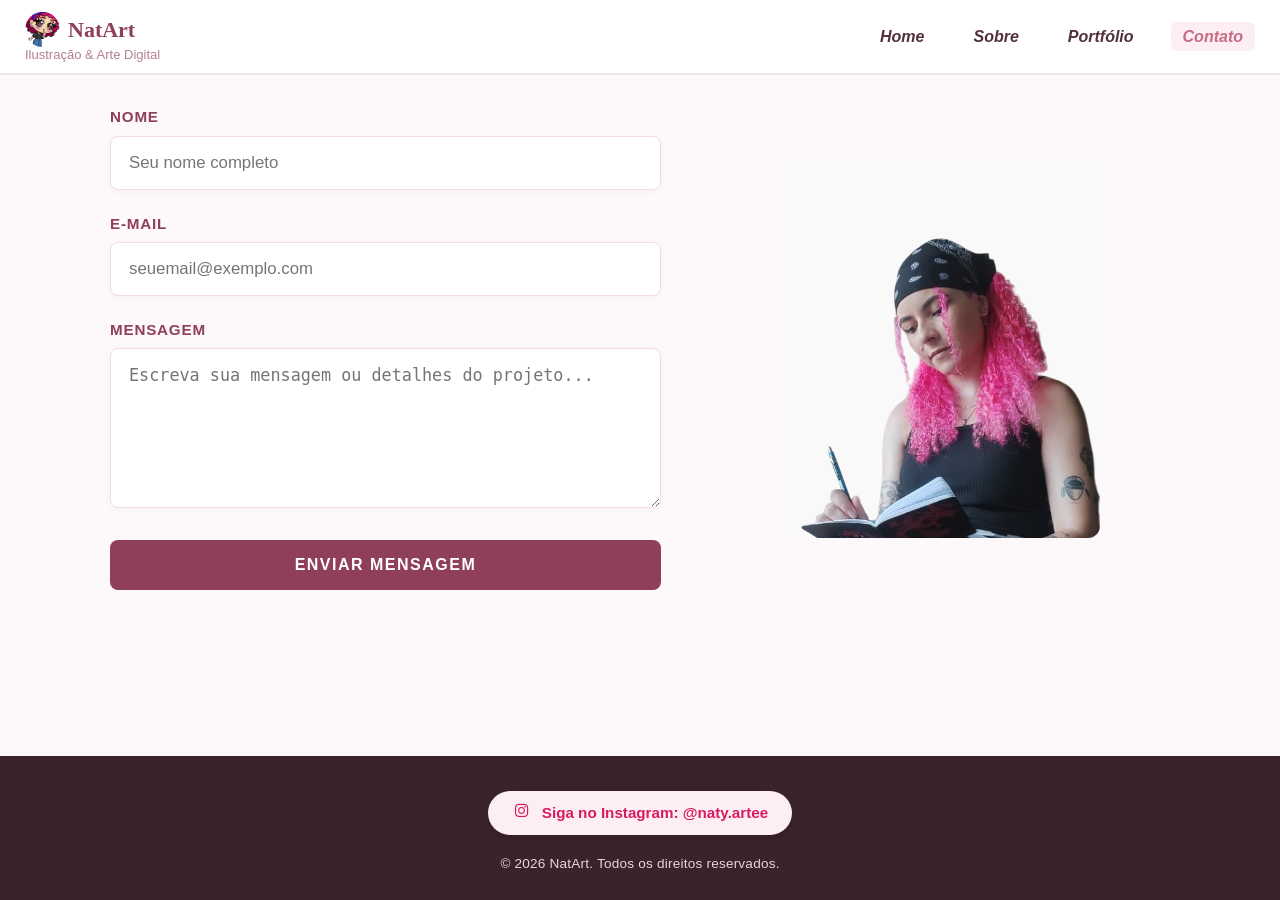
==== contato.html @ 3c42e726 "enviando arquivos" ====
<!DOCTYPE html>
<html lang="pt-BR">
<head>
    <meta charset="UTF-8">
    <meta name="viewport" content="width=device-width, initial-scale=1.0">
    <title>Contato | NatArt</title>

    <!-- Biblioteca de Ícones (Font Awesome CDN) -->
    <link rel="stylesheet" href="https://cdnjs.cloudflare.com/ajax/libs/font-awesome/6.5.1/css/all.min.css" integrity="sha512-DTOQO9RWCH3ppGqcWaEA1BIZOC6xxalwEsw9c2QQeAIftl+Vegovlnee1c9QX4TctnWMn13TZye+giMm8e2LwA==" crossorigin="anonymous" referrerpolicy="no-referrer" />

    <!-- Link para a folha de estilos na pasta css/ -->
    <link rel="stylesheet" href="css/style.css">
	<link rel="icon" href="png/logo.png" type="image/png">
</head>
<body>

    <!-- CABEÇALHO & NAVEGAÇÃO -->
    <header class="header-principal">
        <div class="logo-container">
            <a href="index.html" class="logo">
                <img src="png/logo.png" alt="Logo NatArt" class="logo-img">
                <span>NatArt</span>
            </a>
            <span class="logo-subtitle">Ilustração & Arte Digital</span>
        </div>

        <nav class="menu-navegacao">
            <ul>
                <li><a href="index.html">Home</a></li>
                <li><a href="sobre.html">Sobre</a></li>
                <li><a href="portifolio.html">Portfólio</a></li>
                <li><a href="contato.html" class="active">Contato</a></li>
            </ul>
        </nav>
    </header>

    <!-- CONTEÚDO PRINCIPAL (CONTATO) -->
    <main>
        <section class="contato-container">
            <form class="form-contato" action="#" method="POST">
                <div class="campo">
                    <label for="nome">Nome</label>
                    <input type="text" id="nome" name="nome" placeholder="Seu nome completo" required>
                </div>

                <div class="campo">
                    <label for="email">E-mail</label>
                    <input type="email" id="email" name="email" placeholder="seuemail@exemplo.com" required>
                </div>

                <div class="campo">
                    <label for="mensagem">Mensagem</label>
                    <textarea id="mensagem" name="mensagem" placeholder="Escreva sua mensagem ou detalhes do projeto..." required></textarea>
                </div>

                <button type="submit" class="btn-enviar">Enviar Mensagem</button>
            </form>

            <div class="contato-info">
                <img src="png/arte.png" alt="Ilustração de apoio contato">
            </div>
        </section>
    </main>

    <!-- RODAPÉ & INSTAGRAM -->
    <footer class="footer-principal">
        <a href="https://www.instagram.com/naty.artee" target="_blank" rel="noopener noreferrer" class="btn-instagram">
            <i class="fa-brands fa-instagram"></i>
            Siga no Instagram: @naty.artee
        </a>
        <p>&copy; 2026 NatArt. Todos os direitos reservados.</p>
    </footer>
</body>
</html>
---- css/style.css ----
/* ==========================================
   1. RESET & PALETA IDENTIDADE NATART
   ========================================== */

html {
    font-size: 16px;
    overflow-y: scroll;
}

/* Corrigido o seletor universal de '-' para '*' */
* {
    margin: 0;
    padding: 0;
    box-sizing: border-box;
}

body {
    font-family: Arial, sans-serif;
    color: #2b2226;
    background-color: #fdf8f9; /* Fundo off-white levemente rosado */
    line-height: 1.6;
    display: flex;
    flex-direction: column;
    min-height: 100vh;
}

img,
picture,
video {
    max-width: 100%;
    height: auto;
    display: block;
}


/* ==========================================
   2. HOMEPAGE - HERO & DESTAQUES
   ========================================== */

/* Apresentação Principal (Hero Section) */
.hero-principal {
    display: flex;
    align-items: center;
    justify-content: space-between;
    padding: 60px 20px;
    max-width: 1100px;
    margin: 0 auto;
    gap: 40px;
    width: 100%;
}

.hero-texto {
    flex: 1;
}

.hero-texto h1 {
    font-size: 2.5rem;
    color: #8f4058; /* Tom vinho/rosa da marca */
    margin-bottom: 15px;
}

.hero-texto p {
    font-size: 1.2rem;
    margin-bottom: 25px;
    color: #55444c;
}

/* Retrato Principal da Nat */
.hero-imagem {
    flex: 1;
    display: flex;
    justify-content: center;
}

.hero-imagem .img-hero {
    max-width: 280px;
    width: 100%;
    height: 420px;
    object-fit: cover;
    object-position: top center;
    border-radius: 12px;
    box-shadow: 0 8px 20px rgba(143, 64, 88, 0.12);
    display: block;
    margin: 0 auto;
}

/* Botão de Ação na Homepage */
.btn-cta {
    display: inline-block;
    padding: 12px 28px;
    background-color: #8f4058;
    color: #ffffff;
    text-decoration: none;
    font-weight: bold;
    border-radius: 25px;
    transition: background 0.3s ease, transform 0.2s ease;
}

.btn-cta:hover {
    background-color: #703043;
    transform: translateY(-2px);
}

/* Área para as 3 fotos em destaque */
.destaques-secao {
    padding: 40px 20px;
    max-width: 1100px;
    margin: 0 auto;
    width: 100%;
    text-align: center;
}

.destaques-secao h2 {
    color: #8f4058;
    margin-bottom: 30px;
    font-size: 1.8rem;
    font-family: 'Times New Roman', serif;
}

.grid-container {
    display: grid;
    grid-template-columns: repeat(auto-fit, minmax(280px, 1fr));
    gap: 25px;
}

.grid-item img {
    width: 100%;
    height: 340px;
    object-fit: cover;
    border-radius: 12px;
    box-shadow: 0 4px 15px rgba(0, 0, 0, 0.08);
    transition: transform 0.3s ease;
}

.grid-item img:hover {
    transform: translateY(-5px);
}


/* ==========================================
   3. CABEÇALHO & LOGO
   ========================================== */

.header,
.header-principal {
    width: 100%;
    min-height: 65px;
    display: flex;
    justify-content: space-between;
    align-items: center;
    padding: 12px 25px;
    background-color: #ffffff;
    color: #2b2226;
    border-bottom: 2px solid #f2e3e7;
    position: sticky;
    top: 0;
    z-index: 1000;
}

.logo-container {
    display: flex;
    flex-direction: column;
    align-items: flex-start;
    flex-shrink: 0;
}

.logo-header,
.logo {
    display: flex;
    align-items: center;
    gap: 8px;
    text-decoration: none;
    font-family: 'Times New Roman', serif;
    font-size: 22px;
    font-weight: bold;
    color: #8f4058;
}

.logo-img {
    width: 35px;
    height: 35px;
    flex-shrink: 0;
    border-radius: 50%;
    object-fit: cover;
}

.logo-subtitle {
    display: block;
    margin-top: 1px;
    font-size: 13px;
    line-height: 1;
    color: #b58090;
    white-space: nowrap;
}


/* ==========================================
   4. MENU DE NAVEGAÇÃO
   ========================================== */

.nav-menu,
.menu-navegacao ul {
    display: flex;
    align-items: center;
    list-style: none;
    gap: 25px;
    margin: 0;
    padding: 0;
}

.nav-menu a,
.menu-navegacao a {
    font-size: 16px;
    font-weight: bold;
    color: #52313d;
    text-decoration: none;
    white-space: nowrap;
    transition: all 0.3s ease;
    font-style: italic;
    padding: 6px 12px;
    border-radius: 6px;
}

.nav-menu a:hover,
.nav-menu a.active,
.menu-navegacao a:hover,
.menu-navegacao a.active {
    color: #c86b85;
    background-color: #fceef2;
}


/* ==========================================
   5. SEÇÃO SOBRE (FOTO & TEXTO ANIMADO)
   ========================================== */

.sobre-container {
    display: flex;
    flex-direction: row;
    align-items: center;
    justify-content: center;
    gap: 40px;
    max-width: 900px;
    margin: 30px auto;
    padding: 0 20px;
}

.sobre-foto {
    flex: 0 0 280px;
    max-width: 280px;
    position: relative;
    z-index: 2;
}

.sobre-foto img {
    width: 100%;
    height: auto;
    border-radius: 12px;
    border: 1px solid #f2e3e7;
    box-shadow: 0 8px 20px rgba(143, 64, 88, 0.12);
    object-fit: cover;
}

.sobre-texto {
    flex: 1;
    display: flex;
    flex-direction: column;
    align-items: flex-start;
    text-align: left;
    position: relative;
    z-index: 1;
    animation: surgirDeTras 1.2s cubic-bezier(0.25, 1, 0.5, 1) forwards;
}

.sobre-texto h2 {
    font-size: 2rem;
    color: #8f4058;
    margin-bottom: 15px;
    font-family: 'Times New Roman', serif;
}

.sobre-texto p {
    font-size: 1.05rem;
    line-height: 1.7;
    color: #52313d;
}

@keyframes surgirDeTras {
    0% {
        opacity: 0;
        transform: translateX(-80px) scale(0.95);
    }
    100% {
        opacity: 1;
        transform: translateX(0) scale(1);
    }
}


/* ==========================================
   6. CARROSSEL PREMIUM
   ========================================== */

.galeria-section {
    width: 100%;
    max-width: 950px;
    margin: 10px auto 30px auto;
    padding: 0 15px;
    box-sizing: border-box;
    text-align: center;
}

.galeria-section h2 {
    font-size: 2.2rem;
    color: #8f4058;
    margin-bottom: 20px;
    font-family: 'Times New Roman', serif;
}

.carousel-container {
    position: relative;
    width: 100%;
    margin: 0 auto;
    overflow: hidden;
    border-radius: 16px;
    background: linear-gradient(145deg, #fbf2f4, #ffffff);
    box-shadow: 0 10px 30px rgba(143, 64, 88, 0.08);
    border: 1px solid #f2dbe1;
    transition: box-shadow 0.3s ease;
}

.carousel-container:hover {
    box-shadow: 0 15px 40px rgba(143, 64, 88, 0.15);
}

.carousel-track {
    display: flex;
    transition: transform 0.45s cubic-bezier(0.25, 1, 0.5, 1);
    width: 100%;
}

.carousel-slide {
    min-width: 100%;
    box-sizing: border-box;
    padding: 25px 20px 20px 20px;
    display: flex;
    flex-direction: column;
    align-items: center;
    justify-content: center;
}

.carousel-slide img {	
    max-width: 100%;
    max-height: 560px;
    object-fit: contain;
    border-radius: 10px;
    filter: drop-shadow(0 6px 14px rgba(143, 64, 88, 0.12));
}

.slide-caption {
    margin-top: 18px;
    padding: 10px 15px;
    text-align: center;
}

.slide-caption h3 {
    margin: 0 0 4px 0;
    font-family: 'Times New Roman', serif;
    font-size: 1.5rem;
    color: #52313d;
    font-weight: 700;
}

.slide-caption p {
    margin: 0;
    font-size: 0.95rem;
    color: #8f6875;
    font-style: italic;
}

.carousel-btn {
    position: absolute;
    top: 50%;
    transform: translateY(-50%);
    background: rgba(255, 255, 255, 0.85);
    color: #8f4058;
    border: 1px solid #f2dbe1;
    width: 46px;
    height: 46px;
    border-radius: 50%;
    cursor: pointer;
    font-size: 20px;
    display: flex;
    align-items: center;
    justify-content: center;
    z-index: 10;
    backdrop-filter: blur(6px);
    box-shadow: 0 4px 12px rgba(143, 64, 88, 0.1);
    transition: all 0.25s ease;
}

.carousel-btn:hover {
    background: #8f4058;
    color: #ffffff;
    transform: translateY(-50%) scale(1.1);
}

.carousel-btn.prev { left: 15px; }
.carousel-btn.next { right: 15px; }

.carousel-dots {
    display: flex;
    justify-content: center;
    align-items: center;
    gap: 8px;
    margin-top: 20px;
}

.dot {
    width: 10px;
    height: 10px;
    border-radius: 20px;
    background-color: #ebccd4;
    cursor: pointer;
    transition: all 0.3s cubic-bezier(0.4, 0, 0.2, 1);
}

.dot.active {
    width: 28px;
    background-color: #8f4058;
}


/* ==========================================
   7. CONTATO
   ========================================== */

.contato-container {
    display: flex;
    flex-direction: row;
    align-items: center;
    justify-content: space-between;
    gap: 50px;
    width: 100%;
    max-width: 1100px;
    margin: 30px auto;
    padding: 0 20px;
}

.form-contato {
    flex: 1.2;
    width: 100%;
    display: flex;
    flex-direction: column;
    gap: 22px;
}

.campo {
    display: flex;
    flex-direction: column;
    gap: 6px;
}

.campo label {
    font-size: 0.95rem;
    font-weight: bold;
    color: #8f4058;
    text-transform: uppercase;
    letter-spacing: 0.8px;
}

.campo input,
.campo textarea {
    width: 100%;
    padding: 16px 18px;
    font-size: 1.05rem;
    color: #2b2226;
    background-color: #ffffff;
    border: 1.5px solid #f2dbe1;
    border-radius: 8px;
    outline: none;
    transition: all 0.25s ease;
    box-shadow: 0 2px 6px rgba(143, 64, 88, 0.04);
}

.campo textarea {
    min-height: 160px;
    resize: vertical;
}

.campo input:focus,
.campo textarea:focus {
    border-color: #8f4058;
    box-shadow: 0 0 0 4px rgba(143, 64, 88, 0.12);
}

.btn-enviar {
    padding: 16px 32px;
    background-color: #8f4058;
    color: #ffffff;
    border: none;
    border-radius: 8px;
    font-size: 1rem;
    font-weight: bold;
    letter-spacing: 1.5px;
    text-transform: uppercase;
    cursor: pointer;
    transition: background-color 0.3s ease, transform 0.2s ease;
    margin-top: 10px;
}

.btn-enviar:hover {
    background-color: #c86b85;
    transform: translateY(-2px);
}

.contato-info {
    flex: 1;
    width: 100%;
    display: flex;
    justify-content: center;
    align-items: center;
}

.contato-info img {
    max-width: 320px;
    width: 100%;
    height: 380px;
    object-fit: cover;
    object-position: center 13%;
    border-radius: 12px;
    filter: brightness(1.05) contrast(0.95);
}


/* ==========================================
   8. RODAPÉ & INSTAGRAM
   ========================================== */

footer,
.footer,
.footer-principal {
    width: 100%;
    margin-top: auto;
    padding: 35px 20px 25px 20px;
    text-align: center;
    background-color: #3b232c;
    color: #ffffff;
    display: flex;
    flex-direction: column;
    align-items: center;
    gap: 18px;
}

/* Botão Siga no Instagram */
.btn-instagram {
    display: inline-flex;
    align-items: center;
    justify-content: center;
    gap: 10px;
    background-color: #fceef2;
    color: #d81b60;
    padding: 10px 24px;
    border-radius: 25px;
    text-decoration: none;
    font-weight: bold;
    font-size: 0.95rem;
    transition: all 0.3s ease;
    box-shadow: 0 4px 12px rgba(0, 0, 0, 0.15);
}

.btn-instagram:hover {
    background-color: #ffffff;
    transform: translateY(-2px);
    box-shadow: 0 6px 16px rgba(0, 0, 0, 0.2);
}

.btn-instagram svg,
.btn-instagram i {
    width: 20px;
    height: 20px;
    fill: currentColor;
}

/* Texto de Direitos Autoriais */
footer p,
.footer p,
.footer-principal p {
    margin: 0;
    font-size: 0.85rem;
    color: #e8d7dd;
    letter-spacing: 0.2px;
}


/* ==========================================
   9. RESPONSIVIDADE (DISPOSITIVOS MÓVEIS)
   ========================================== */

@media (max-width: 768px) {
    .header,
    .header-principal {
        flex-direction: column;
        gap: 12px;
        padding: 12px 15px;
    }

    .logo-subtitle {
        display: none;
    }

    .nav-menu,
    .menu-navegacao ul {
        gap: 12px;
    }

    .nav-menu a,
    .menu-navegacao a {
        font-size: 14px;
    }

    .hero-principal {
        flex-direction: column-reverse;
        text-align: center;
        padding: 30px 20px;
    }

    .sobre-container {
        flex-direction: column;
        text-align: center;
        gap: 20px;
    }

    .sobre-foto {
        max-width: 220px;
    }

    .sobre-texto {
        align-items: center;
        text-align: center;
    }

    .carousel-slide img {
        max-height: 400px;
    }

    .carousel-btn {
        width: 38px;
        height: 38px;
        font-size: 16px;
    }

    .contato-container {
        flex-direction: column;
        gap: 35px;
    }
}



/* ==========================================
   PORTFÓLIO - OPÇÃO 1: GRID (GALERIA)
   ========================================== */

.portfolio-section {
    max-width: 1100px;
    margin: 30px auto;
    padding: 0 20px;
    text-align: center;
}

.portfolio-section h2 {
    font-size: 2.2rem;
    color: #8f4058;
    font-family: 'Times New Roman', serif;
}

.portfolio-subtitulo {
    color: #8f6875;
    margin-bottom: 35px;
    font-style: italic;
}

.portfolio-grid {
    display: grid;
    grid-template-columns: repeat(auto-fill, minmax(280px, 1fr));
    gap: 30px;
}

.portfolio-card {
    background: #ffffff;
    border-radius: 12px;
    overflow: hidden;
    border: 1px solid #f2dbe1;
    box-shadow: 0 4px 15px rgba(143, 64, 88, 0.06);
    transition: transform 0.3s ease, box-shadow 0.3s ease;
    display: flex;
    flex-direction: column;
}

.portfolio-card:hover {
    transform: translateY(-5px);
    box-shadow: 0 10px 25px rgba(143, 64, 88, 0.15);
}

.portfolio-img-container {
    width: 100%;
    height: 320px;
    overflow: hidden;
    background-color: #fbf2f4;
}

.portfolio-img-container img {
    width: 100%;
    height: 100%;
    object-fit: cover;
}

.portfolio-info {
    padding: 18px 15px;
    text-align: center;
}

.portfolio-info h3 {
    font-size: 1.2rem;
    color: #52313d;
    font-family: 'Times New Roman', serif;
    margin-bottom: 6px;
}

.portfolio-info p {
    font-size: 0.9rem;
    color: #8f6875;
    font-style: italic;
}

.portfolio-cta {
    margin-top: 45px;
}

/* ==========================================
   EFEITO ANTES E DEPOIS (PROCESSO CRIATIVO)
   ========================================== */

.portfolio-img-container {
    position: relative;
    width: 100%;
    height: 320px;
    overflow: hidden;
    background-color: #fbf2f4;
}

/* Configuração comum para ambas as imagens */
.portfolio-img-container img {
    width: 100%;
    height: 100%;
    object-fit: cover;
    object-position: center 40%;
    position: absolute;
    top: 0;
    left: 0;
    transition: opacity 0.4s ease-in-out;
}

/* A imagem "depois" (arte final) fica visível por cima */
.portfolio-img-container .img-depois {
    opacity: 1;
    z-index: 2;
}

/* A imagem "antes" (processo) fica oculta por baixo */
.portfolio-img-container .img-antes {
    opacity: 0;
    z-index: 1;
}

/* AO PASSAR O RATO (HOVER): Inverte a opacidade suavemente */
.portfolio-card:hover .img-depois {
    opacity: 0;
}

.portfolio-card:hover .img-antes {
    opacity: 1;
}

/* Tag indicativa discreta no canto */
.badge-processo {
    position: absolute;
    bottom: 10px;
    right: 10px;
    background: rgba(59, 35, 44, 0.8);
    color: #ffffff;
    font-size: 0.75rem;
    padding: 4px 10px;
    border-radius: 12px;
    z-index: 3;
    pointer-events: none;
    transition: opacity 0.3s ease;
}

.portfolio-card:hover .badge-processo {
    opacity: 0;
}

/* ==========================================
   GALERIA DE ETAPAS MÚLTIPLAS (BASE)
   ========================================== */

.portfolio-img-container.galeria-etapas {
    position: relative;
    width: 100%;
    height: 320px;
    cursor: pointer;
    overflow: hidden;
    background-color: #fbf2f4;
}

.portfolio-img-container.galeria-etapas img.etapa-img {
    width: 100%;
    height: 100%;
    object-fit: cover;
    object-position: center center; /* Padrão central */
    transform: scale(1); /* Tamanho padrão base */
    position: absolute;
    top: 0;
    left: 0;
    opacity: 0;
    transition: opacity 0.4s ease-in-out, transform 0.3s ease;
}

.portfolio-img-container.galeria-etapas img.etapa-img.active {
    opacity: 1;
}


/* ==========================================
   AJUSTES INDIVIDUAIS POR OBRA (1 a 20)
   Altere o scale para o zoom e o object-position para subir/descer
   ========================================== */

/* ==========================================
	AJUSTE DA ARTE (REUNIAO DE PAIS)
   ========================================== */
.portfolio-grid .portfolio-card:nth-child(1) img[src$="arte1.jpg"] {
    object-fit: contain;
    object-position: center center;
    transform: scale(1);
    background-color: #fbf2f4;
}

.portfolio-grid .portfolio-card:nth-child(1) .etapa-img {
	object-fit: cover;
    object-position: center center;
    transform: scale(1);
	background-color: #fbf2f4;
}
/* ==========================================
	AJUSTE DA ARTE (Maternidade e o Florescer de Outra Mulher)
   ========================================== */
.portfolio-grid .portfolio-card:nth-child(2) .etapa-img {
   	object-fit: cover;
    object-position: center center;
    transform: scale(1);
	background-color: #fbf2f4;
}

/* Arte 3 */
.portfolio-grid .portfolio-card:nth-child(3) .etapa-img {
    object-position: center 40%;
    transform: scale(1.0);
}

/* Arte 4 */
.portfolio-grid .portfolio-card:nth-child(4) .etapa-img {
    object-position: center 40%;
    transform: scale(1.0);
}

/* Arte 5 */
.portfolio-grid .portfolio-card:nth-child(5) .etapa-img {
    object-position: center 40%;
    transform: scale(1.0);
}

/* Arte 6 */
.portfolio-grid .portfolio-card:nth-child(6) .etapa-img {
    object-position: center 40%;
    transform: scale(1.0);
}

/* Arte 7 */
.portfolio-grid .portfolio-card:nth-child(7) .etapa-img {
    object-position: center 40%;
    transform: scale(1.0);
}

/* Arte 8 */
.portfolio-grid .portfolio-card:nth-child(8) .etapa-img {
    object-position: center 50%;
    transform: scale(0.99);
}

/* Arte 9 */
.portfolio-grid .portfolio-card:nth-child(9) .etapa-img {
    object-position: center 50%;
    transform: scale(1.0);
}

/* Arte 10 */
.portfolio-grid .portfolio-card:nth-child(10) .etapa-img {
    object-position: center 55%;
    transform: scale(1.0);
}

/* Arte 11 */
.portfolio-grid .portfolio-card:nth-child(11) .etapa-img {
    object-position: center 50%;
    transform: scale(1.0);
}

/* Arte 12 */
.portfolio-grid .portfolio-card:nth-child(12) .etapa-img {
    object-position: center 40%;
    transform: scale(1.0);
}

/* Arte 13 */
.portfolio-grid .portfolio-card:nth-child(13) .etapa-img {
    object-position: center 40%;
    transform: scale(1.0);
}

/* Arte 14 */
.portfolio-grid .portfolio-card:nth-child(14) .etapa-img {
    object-position: center 40%;
    transform: scale(1.0);
}

/* Arte 15 */
.portfolio-grid .portfolio-card:nth-child(15) .etapa-img {
    object-position: center 40%;
    transform: scale(1.0);
}

/* Arte 16 */
.portfolio-grid .portfolio-card:nth-child(16) .etapa-img {
    object-position: center 40%;
    transform: scale(1.0);
}

/* Arte 17 */
.portfolio-grid .portfolio-card:nth-child(17) .etapa-img {
    object-position: center 40%;
    transform: scale(1.20);
}

/* Arte 18 */
.portfolio-grid .portfolio-card:nth-child(18) .etapa-img {
    object-position: center 40%;
    transform: scale(1.0);
}

/* Arte 19 */
.portfolio-grid .portfolio-card:nth-child(19) .etapa-img {
    object-position: center 40%;
    transform: scale(1.08);
}

/* Arte 20 */
.portfolio-grid .portfolio-card:nth-child(20) .etapa-img {
    object-position: center 40%;
    transform: scale(1.0);
}
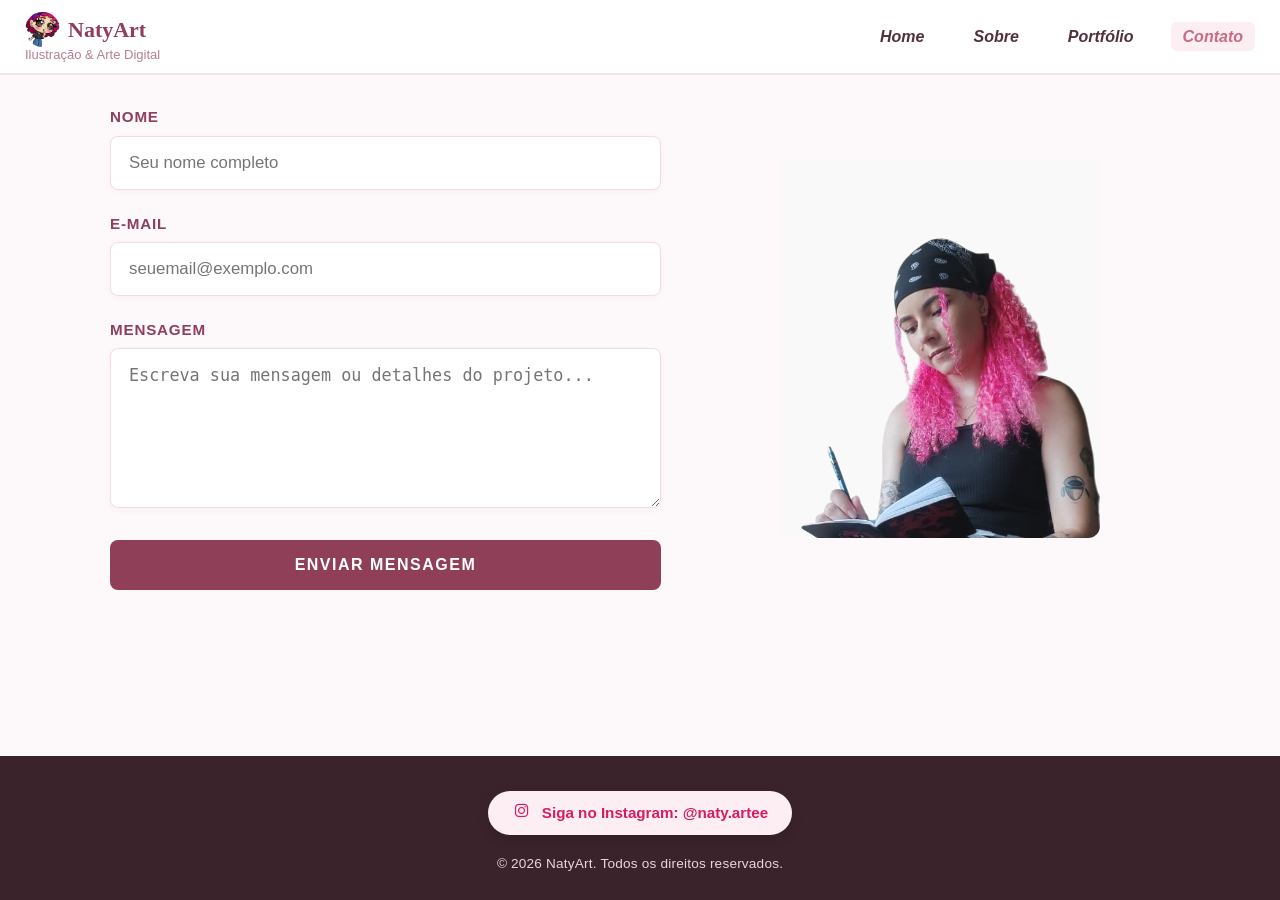
==== commit 12410adc: "Rename 'NatArt' to 'NatyArt' in contato.html" ====
--- a/contato.html
+++ b/contato.html
@@ -3,7 +3,7 @@
 <head>
     <meta charset="UTF-8">
     <meta name="viewport" content="width=device-width, initial-scale=1.0">
-    <title>Contato | NatArt</title>
+    <title>Contato | NatyArt</title>
 
     <!-- Biblioteca de Ícones (Font Awesome CDN) -->
     <link rel="stylesheet" href="https://cdnjs.cloudflare.com/ajax/libs/font-awesome/6.5.1/css/all.min.css" integrity="sha512-DTOQO9RWCH3ppGqcWaEA1BIZOC6xxalwEsw9c2QQeAIftl+Vegovlnee1c9QX4TctnWMn13TZye+giMm8e2LwA==" crossorigin="anonymous" referrerpolicy="no-referrer" />
@@ -19,7 +19,7 @@
         <div class="logo-container">
             <a href="index.html" class="logo">
                 <img src="png/logo.png" alt="Logo NatArt" class="logo-img">
-                <span>NatArt</span>
+                <span>NatyArt</span>
             </a>
             <span class="logo-subtitle">Ilustração & Arte Digital</span>
         </div>
@@ -68,7 +68,7 @@
             <i class="fa-brands fa-instagram"></i>
             Siga no Instagram: @naty.artee
         </a>
-        <p>&copy; 2026 NatArt. Todos os direitos reservados.</p>
+        <p>&copy; 2026 NatyArt. Todos os direitos reservados.</p>
     </footer>
 </body>
-</html>+</html>
